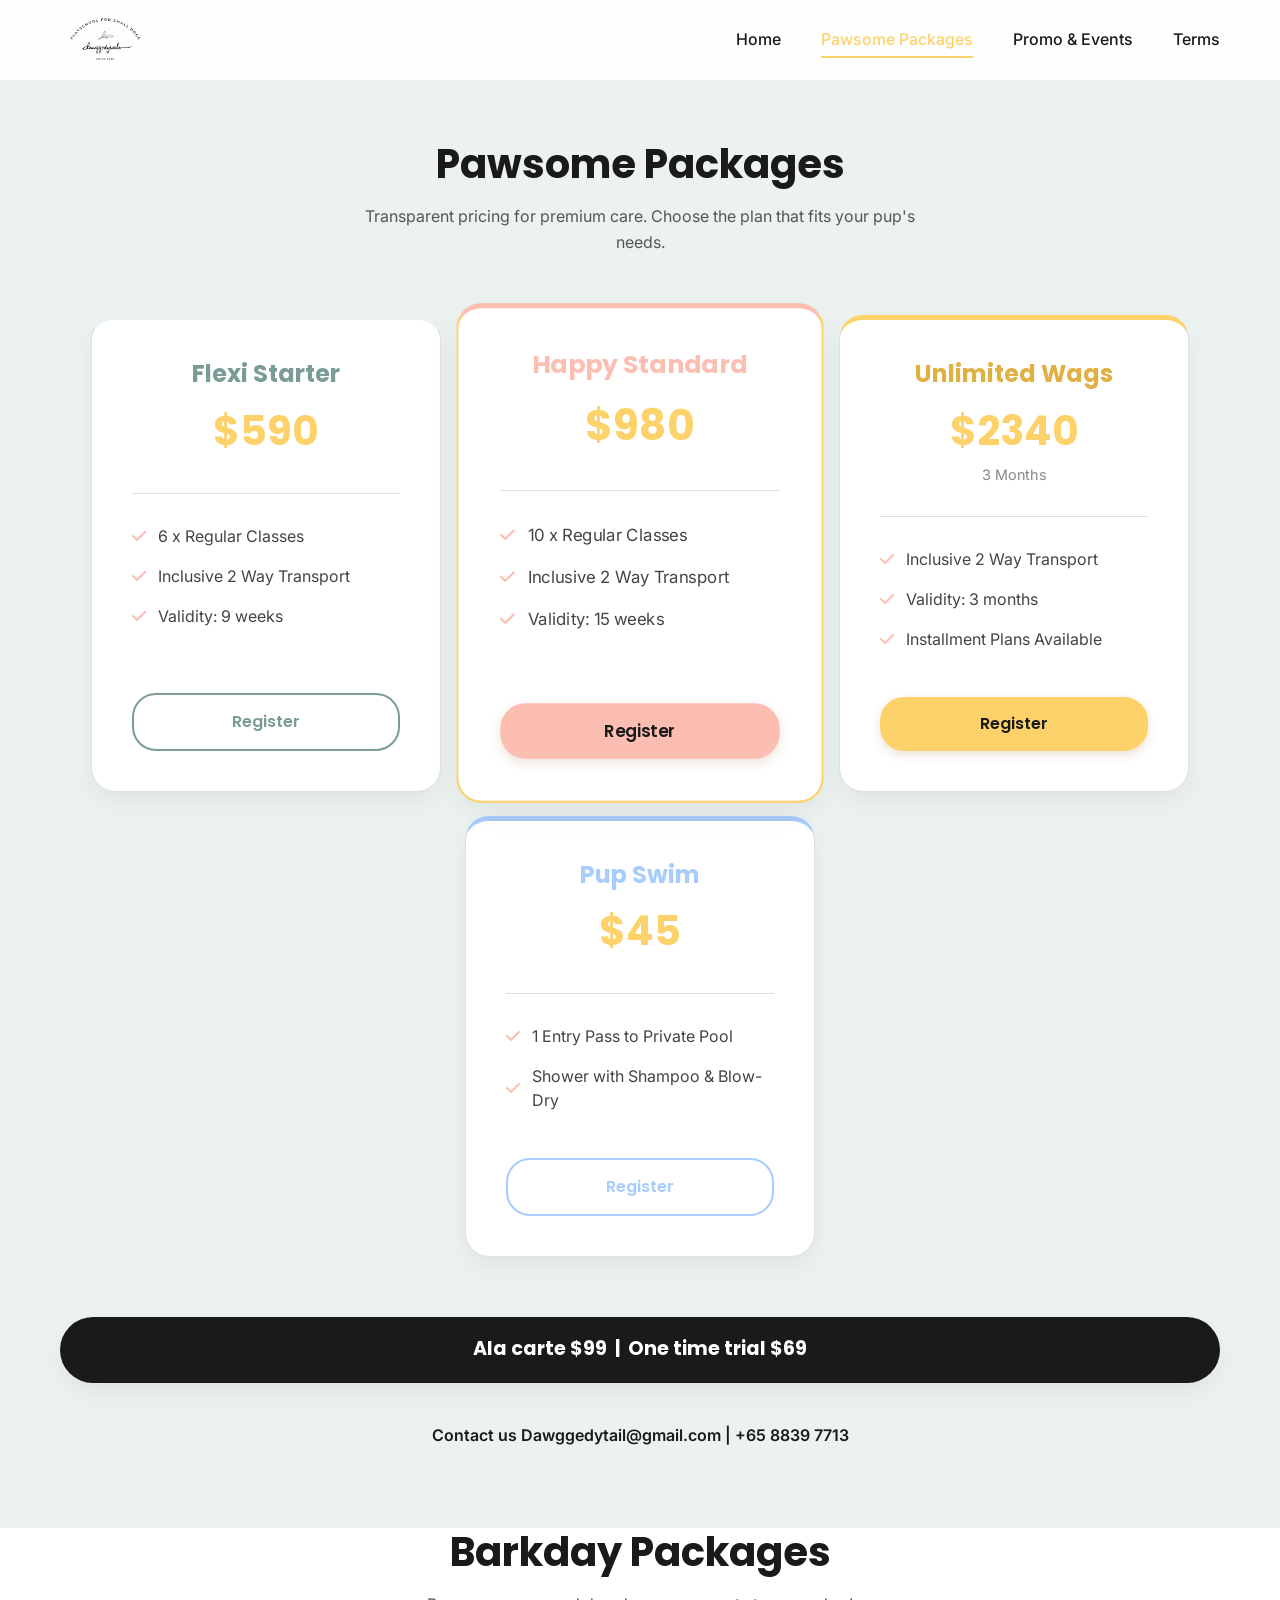
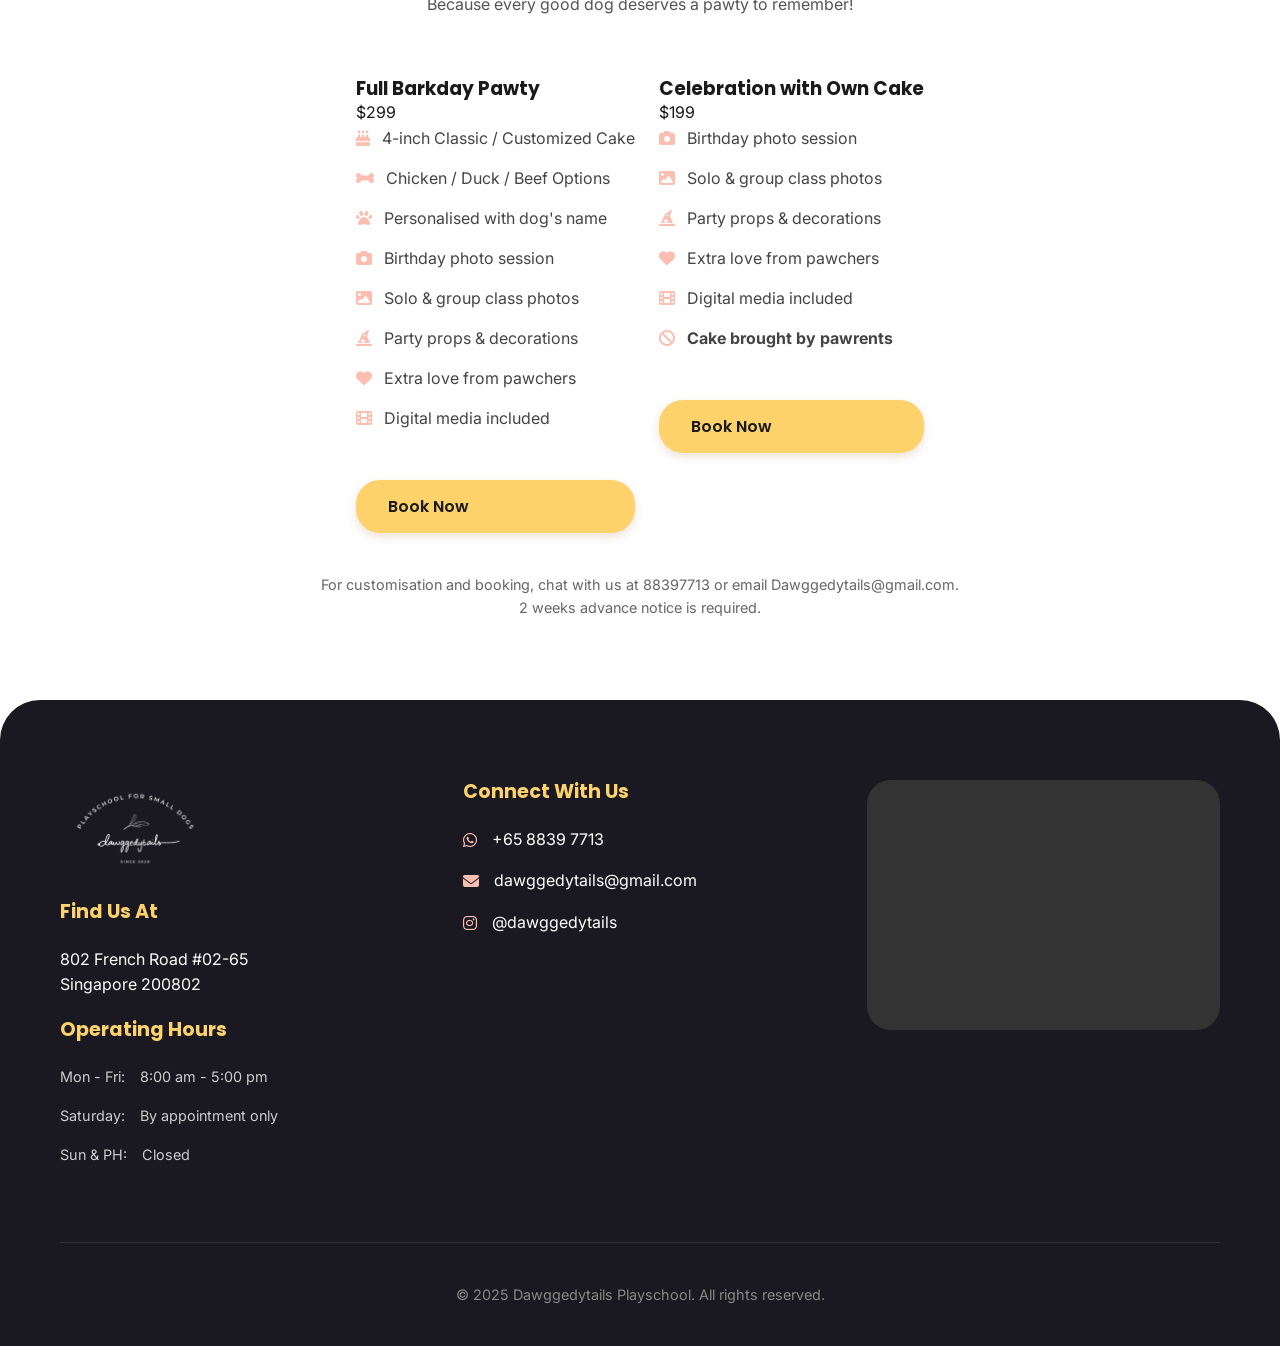
==== packages.html @ 44cb51a6 "Add files via upload" ====
<!DOCTYPE html>
<html lang="en">

<head>
    <meta charset="UTF-8">
    <meta name="viewport" content="width=device-width, initial-scale=1.0">
    <title>Pawsome Packages | Dawggedytails Playschool</title>

    <link rel="preconnect" href="https://fonts.googleapis.com">
    <link rel="preconnect" href="https://fonts.gstatic.com" crossorigin>
    <link
        href="https://fonts.googleapis.com/css2?family=Inter:wght@400;500;600&family=Poppins:wght@500;600;700;800&display=swap"
        rel="stylesheet">

    <link rel="stylesheet" href="https://cdnjs.cloudflare.com/ajax/libs/font-awesome/6.4.0/css/all.min.css">
    <link rel="stylesheet" href="style.css">
</head>

<body>

    <div class="blob blob-1"></div>
    <div class="blob blob-2"></div>

    <header id="header">
        <div class="container nav-container">
            <a href="index.html" class="logo">
                <img src="logo_final.png" alt="Dawggedytails" class="logo-img">
            </a>
            <div class="mobile-toggle" onclick="toggleMenu()">
                <i class="fa-solid fa-bars"></i>
            </div>
            <nav class="nav-links" id="navLinks">
                <a href="index.html">Home</a>
                <a href="packages.html" class="active">Pawsome Packages</a>
                <a href="events.html">Promo & Events</a>
                <a href="terms.html">Terms</a>
            </nav>
        </div>
    </header>

    <section id="pricing" class="pricing" style="padding-top: 140px; min-height: 80vh;">
        <div class="container">
            <div class="section-title">
                <h2>Pawsome Packages</h2>
                <p>Transparent pricing for premium care. Choose the plan that fits your pup's needs.</p>
            </div>

            <div class="pricing-grid">
                <!-- Flexi Starter - Sage/Teal -->
                <div class="price-card" style="border-top: 5px solid var(--surface-alt);">
                    <div class="price-header">
                        <h3 style="color: #7a9c95;">Flexi Starter</h3>
                        <div class="amount">$590</div>
                    </div>
                    <ul class="price-features">
                        <li><i class="fa-solid fa-check"></i> 6 x Regular Classes</li>
                        <li><i class="fa-solid fa-check"></i> Inclusive 2 Way Transport</li>
                        <li><i class="fa-solid fa-check"></i> Validity: 9 weeks</li>
                    </ul>
                    <a href="https://docs.google.com/forms/d/e/1FAIpQLScp-pVeAzXkGaDFm-UzCwP2VLTNYQ5_bpP1AES_TZLACNsBIw/viewform"
                        class="btn btn-outline"
                        style="width:100%; text-align:center; border-color: #7a9c95; color: #7a9c95;">Register</a>
                </div>

                <!-- Happy Standard - Pink -->
                <div class="price-card featured" style="border-top: 5px solid var(--accent);">
                    <div class="price-header">
                        <h3 style="color: var(--accent);">Happy Standard</h3>
                        <div class="amount">$980</div>
                    </div>
                    <ul class="price-features">
                        <li><i class="fa-solid fa-check"></i> 10 x Regular Classes</li>
                        <li><i class="fa-solid fa-check"></i> Inclusive 2 Way Transport</li>
                        <li><i class="fa-solid fa-check"></i> Validity: 15 weeks</li>
                    </ul>
                    <a href="https://docs.google.com/forms/d/e/1FAIpQLScp-pVeAzXkGaDFm-UzCwP2VLTNYQ5_bpP1AES_TZLACNsBIw/viewform"
                        class="btn" style="width:100%; text-align:center; background-color: var(--accent);">Register</a>
                </div>

                <!-- Unlimited Wags - Yellow -->
                <div class="price-card" style="border-top: 5px solid var(--primary);">
                    <div class="price-header">
                        <h3 style="color: #e0b045;">Unlimited Wags</h3>
                        <div class="amount">$2340</div>
                        <div class="period">3 Months</div>
                    </div>
                    <ul class="price-features">
                        <li><i class="fa-solid fa-check"></i> Inclusive 2 Way Transport</li>
                        <li><i class="fa-solid fa-check"></i> Validity: 3 months</li>
                        <li><i class="fa-solid fa-check"></i> Installment Plans Available</li>
                    </ul>
                    <a href="https://docs.google.com/forms/d/e/1FAIpQLScp-pVeAzXkGaDFm-UzCwP2VLTNYQ5_bpP1AES_TZLACNsBIw/viewform"
                        class="btn" style="width:100%; text-align:center;">Register</a>
                </div>

                <!-- Pup Swim - Blue -->
                <div class="price-card" style="border-top: 5px solid var(--highlight);">
                    <div class="price-header">
                        <h3 style="color: var(--highlight);">Pup Swim</h3>
                        <div class="amount">$45</div>
                    </div>
                    <ul class="price-features">
                        <li><i class="fa-solid fa-check"></i> 1 Entry Pass to Private Pool</li>
                        <li><i class="fa-solid fa-check"></i> Shower with Shampoo & Blow-Dry</li>
                    </ul>
                    <a href="https://docs.google.com/forms/d/e/1FAIpQLScp-pVeAzXkGaDFm-UzCwP2VLTNYQ5_bpP1AES_TZLACNsBIw/viewform"
                        class="btn btn-outline"
                        style="width:100%; text-align:center; border-color: var(--highlight); color: var(--highlight);">Register</a>
                </div>
            </div>

            <div class="ala-carte-container"
                style="background-color: #1a1a1a; color: white; padding: 20px; margin-top: 60px; border-radius: 50px; text-align: center;">
                <h3 style="color: white; font-size: 1.2rem; margin: 0; display: inline-block;">Ala carte $99
                    &nbsp;|&nbsp; One time trial $69</h3>
            </div>

            <div style="text-align: center; margin-top: 40px; font-weight: 600;">
                <p>Contact us Dawggedytail@gmail.com | +65 8839 7713</p>
            </div>
        </div>
    </section>

    <!-- Barkday Packages Section -->
    <section class="pricing-page" style="padding-top: 0; padding-bottom: 80px; background-color: #fff;">
        <div class="container">
            <div class="section-title">
                <h2>Barkday Packages</h2>
                <p>Because every good dog deserves a pawty to remember!</p>
            </div>

            <div class="pricing-grid" style="grid-template-columns: repeat(auto-fit, minmax(300px, 1fr));">
                <!-- Package 1 -->
                <div class="pricing-card">
                    <h3>Full Barkday Pawty</h3>
                    <div class="price">$299</div>
                    <ul class="price-features">
                        <li><i class="fa-solid fa-cake-candles"></i> 4-inch Classic / Customized Cake</li>
                        <li><i class="fa-solid fa-bone"></i> Chicken / Duck / Beef Options</li>
                        <li><i class="fa-solid fa-paw"></i> Personalised with dog's name</li>
                        <li><i class="fa-solid fa-camera"></i> Birthday photo session</li>
                        <li><i class="fa-solid fa-image"></i> Solo & group class photos</li>
                        <li><i class="fa-solid fa-hat-wizard"></i> Party props & decorations</li>
                        <li><i class="fa-solid fa-heart"></i> Extra love from pawchers</li>
                        <li><i class="fa-solid fa-film"></i> Digital media included</li>
                    </ul>
                    <a href="https://wa.me/6588397713" class="btn">Book Now</a>
                </div>

                <!-- Package 2 -->
                <div class="pricing-card">
                    <h3>Celebration with Own Cake</h3>
                    <div class="price">$199</div>
                    <ul class="price-features">
                        <li><i class="fa-solid fa-camera"></i> Birthday photo session</li>
                        <li><i class="fa-solid fa-image"></i> Solo & group class photos</li>
                        <li><i class="fa-solid fa-hat-wizard"></i> Party props & decorations</li>
                        <li><i class="fa-solid fa-heart"></i> Extra love from pawchers</li>
                        <li><i class="fa-solid fa-film"></i> Digital media included</li>
                        <li><i class="fa-solid fa-ban"></i> <strong>Cake brought by pawrents</strong></li>
                    </ul>
                    <a href="https://wa.me/6588397713" class="btn">Book Now</a>
                </div>
            </div>

            <p style="text-align:center; margin-top: 40px; color: #666; font-size: 0.9rem;">
                For customisation and booking, chat with us at 88397713 or email Dawggedytails@gmail.com.<br>
                2 weeks advance notice is required.
            </p>
        </div>
    </section>

    <footer id="contact" class="footer-section" style="width: 100%; margin: 0; max-width: 100vw;">
        <div class="container">
            <div class="footer-grid">
                <div class="footer-col">
                    <img src="logo_final.png" alt="Dawggedytails Logo" class="logo-img"
                        style="margin-bottom: 20px; width: 150px; height: auto;">
                    <h4>Find Us At</h4>
                    <p style="margin-bottom:20px;">802 French Road #02-65<br>Singapore 200802</p>

                    <h4>Operating Hours</h4>
                    <ul class="contact-list" style="font-size:0.9rem; color:#ccc;">
                        <li><span>Mon - Fri:</span> 8:00 am - 5:00 pm</li>
                        <li><span>Saturday:</span> By appointment only</li>
                        <li><span>Sun & PH:</span> Closed</li>
                    </ul>
                </div>

                <div class="footer-col">
                    <h4>Connect With Us</h4>
                    <ul class="contact-list">
                        <li>
                            <i class="fa-brands fa-whatsapp"></i>
                            <a href="https://wa.me/6588397713">+65 8839 7713</a>
                        </li>
                        <li>
                            <i class="fa-solid fa-envelope"></i>
                            <a href="mailto:dawggedytails@gmail.com">dawggedytails@gmail.com</a>
                        </li>
                        <li>
                            <i class="fa-brands fa-instagram"></i>
                            <a href="#">@dawggedytails</a>
                        </li>
                    </ul>
                </div>

                <div class="footer-col">
                    <iframe
                        src="https://www.google.com/maps/embed?pb=!1m18!1m12!1m3!1d3988.790587823547!2d103.8596!3d1.3094!2m3!1f0!2f0!3f0!3m2!1i1024!2i768!4f13.1!3m3!1m2!1s0x31da19b139e73b0d%3A0x8888888888888888!2s802%20French%20Rd%2C%20Singapore%20200802!5e0!3m2!1sen!2ssg!4v1625638471234!5m2!1sen!2ssg"
                        class="map-frame" allowfullscreen="" loading="lazy">
                    </iframe>
                </div>
            </div>

            <div class="copyright">
                © 2025 Dawggedytails Playschool. All rights reserved.
            </div>
        </div>
    </footer>

    <script>
        // 1. Mobile Menu Toggle
        function toggleMenu() {
            const nav = document.getElementById('navLinks');
            nav.classList.toggle('active');
        }

        // 2. Sticky Header Shadow on Scroll
        window.addEventListener('scroll', function () {
            const header = document.getElementById('header');
            if (window.scrollY > 50) {
                header.classList.add('scrolled');
            } else {
                header.classList.remove('scrolled');
            }
        });
    </script>
</body>

</html>
---- style.css ----
/* =========================================
   1. CSS VARIABLES (FROM BRAND DNA)
   ========================================= */
:root {
    /* Colors */
    --primary: #fdd26b;
    /* Warm Yellow */
    --accent: #fdbeb2;
    /* Soft Pink */
    --background: #ffffff;
    /* White Background */
    --surface: #f9f9f9;
    /* Very Light Grey for sections */
    --surface-alt: #ebf2f0;
    /* Subtle Sage Tint for special sections */
    --surface-white: #ffffff;
    --text-main: #1a1a1a;
    /* Near Black for better contrast */
    --text-muted: #4a4a4a;
    /* Darker Grey for secondary text */
    --border: #e0e0e0;
    --focus-ring: #dcc8b5;
    --highlight: #a8ccfc;
    /* Light Blue */

    /* UI Tokens */
    --radius: 24px;
    --shadow: 0 10px 30px -5px rgba(0, 0, 0, 0.08);
    /* Softer but more defined shadow */
    --glass: blur(12px);
    --transition: transform 0.3s ease, box-shadow 0.3s ease, background-color 0.3s ease, color 0.3s ease;

    /* Spacing */
    --container-width: 1200px;
    --section-padding: 80px 20px;
}

/* =========================================
   2. RESET & BASE STYLES
   ========================================= */
* {
    margin: 0;
    padding: 0;
    box-sizing: border-box;
}

html,
body {
    width: 100%;
    overflow-x: hidden;
}

body {
    font-family: 'Inter', sans-serif;
    background-color: var(--background);
    color: var(--text-main);
    line-height: 1.6;
    animation: fadeIn 0.5s ease-out;
    min-height: 100vh;
    display: flex;
    flex-direction: column;
}

@keyframes fadeIn {
    from {
        opacity: 0;
    }

    to {
        opacity: 1;
    }
}

h1,
h2,
h3,
h4,
h5,
h6 {
    font-family: 'Poppins', sans-serif;
    color: var(--text-main);
    line-height: 1.2;
}

a {
    text-decoration: none;
    color: inherit;
}

ul {
    list-style: none;
}

img {
    max-width: 100%;
    display: block;
    border-radius: var(--radius);
}

/* =========================================
   3. UTILITY COMPONENTS
   ========================================= */
.container {
    max-width: var(--container-width);
    margin: 0 auto;
    padding: 0 20px;
}

.btn {
    display: inline-block;
    padding: 14px 32px;
    background-color: var(--primary);
    color: var(--text-main);
    font-family: 'Poppins', sans-serif;
    font-weight: 600;
    border-radius: var(--radius);
    transition: var(--transition);
    border: none;
    cursor: pointer;
    box-shadow: 0 4px 10px rgba(199, 160, 122, 0.3);
}

.btn:hover {
    background-color: var(--accent);
    transform: translateY(-2px);
    box-shadow: 0 8px 15px rgba(0, 0, 0, 0.1);
}

.btn-outline {
    background-color: transparent;
    border: 2px solid var(--primary);
    color: var(--text-main);
    box-shadow: none;
}

.btn-outline:hover {
    background-color: var(--primary);
    color: white;
}

.section-title {
    text-align: center;
    margin-bottom: 60px;
}

.section-title h2 {
    font-size: 2.5rem;
    margin-bottom: 16px;
}

.section-title p {
    color: #555;
    max-width: 600px;
    margin: 0 auto;
}

.badge {
    background-color: var(--accent);
    color: white;
    padding: 6px 16px;
    border-radius: 50px;
    font-size: 0.85rem;
    font-weight: 600;
    text-transform: uppercase;
    letter-spacing: 0.5px;
    display: inline-block;
    margin-bottom: 16px;
}

/* =========================================
   4. HEADER & NAV
   ========================================= */
header {
    position: fixed;
    top: 0;
    left: 0;
    width: 100%;
    z-index: 1000;
    background: rgba(255, 255, 255, 0.9);
    /* White header */
    backdrop-filter: var(--glass);
    -webkit-backdrop-filter: var(--glass);
    border-bottom: 1px solid rgba(0, 0, 0, 0.05);
    transition: var(--transition);
}

header.scrolled {
    background: rgba(255, 255, 255, 0.98);
    box-shadow: 0 5px 20px rgba(0, 0, 0, 0.05);
}

.nav-container {
    display: flex;
    justify-content: space-between;
    align-items: center;
    height: 80px;
}

.logo {
    display: flex;
    align-items: center;
    padding: 5px 0;
}

.logo-img {
    height: 60px;
    width: auto;
    border-radius: 0;
    filter: invert(1);
    /* Turn white logo to black */
}

.nav-links {
    display: flex;
    gap: 40px;
}

.nav-links a {
    font-weight: 500;
    font-size: 1rem;
    position: relative;
    color: var(--text-main);
    /* Dark text for white header */
    transition: color 0.3s ease;
}

.nav-links a::after {
    content: '';
    position: absolute;
    bottom: -5px;
    left: 0;
    width: 0;
    height: 2px;
    background-color: var(--primary);
    transition: width 0.3s ease;
}

.nav-links a:hover,
.nav-links a.active {
    color: var(--primary);
}

.nav-links a:hover::after,
.nav-links a.active::after {
    width: 100%;
}

.mobile-toggle {
    display: none;
    font-size: 1.5rem;
    cursor: pointer;
    color: var(--text-main);
    /* Dark color for toggle */
}

/* =========================================
   5. HERO SECTION
   ========================================= */
.hero {
    padding: 160px 0 100px;
    min-height: 90vh;
    display: flex;
    align-items: center;
    position: relative;
    overflow: hidden;
}

.hero-grid {
    display: grid;
    grid-template-columns: 1fr 1fr;
    gap: 60px;
    align-items: center;
}

.hero-content h1 {
    font-size: 3.5rem;
    margin-bottom: 24px;
    color: var(--text-main);
}

.hero-content p {
    font-size: 1.125rem;
    color: #444;
    margin-bottom: 32px;
    max-width: 90%;
}

/* Updated Button Group for Alignment */
.hero-btn-group {
    display: flex;
    gap: 15px;
    flex-wrap: wrap;
    justify-content: flex-start;
    /* Left align on desktop */
}

.hero-stats {
    display: flex;
    gap: 30px;
    margin-top: 40px;
    padding-top: 30px;
    border-top: 1px solid var(--border);
}

.stat-item h4 {
    font-size: 2rem;
    color: var(--primary);
    margin-bottom: 4px;
}

.stat-item span {
    font-size: 0.9rem;
    font-weight: 500;
    color: #666;
}

.hero-image {
    position: relative;
}

.hero-image img {
    width: 100%;
    height: auto;
    box-shadow: var(--shadow);
    transform: rotate(2deg);
    transition: var(--transition);
}

.hero-image:hover img {
    transform: rotate(0deg);
}

/* Floating decorative elements */
.blob {
    position: absolute;
    z-index: -1;
    filter: blur(60px);
    /* Reduced blur for performance */
    opacity: 0.6;
    will-change: transform;
    /* Hint for performance */
    transform: translate3d(0, 0, 0);
    /* Force hardware accel */
}

.blob-1 {
    top: -10%;
    right: -10%;
    width: 500px;
    height: 500px;
    background: var(--highlight);
    border-radius: 50%;
}

.blob-2 {
    bottom: 10%;
    left: -5%;
    width: 400px;
    height: 400px;
    background: var(--accent);
    border-radius: 50%;
}

/* =========================================
   6. USP SECTION (Why Choose Us)
   ========================================= */
.usp-section {
    padding: var(--section-padding);
}

.usp-grid {
    display: grid;
    grid-template-columns: repeat(3, 1fr);
    gap: 30px;
}

.usp-card {
    background: var(--surface-white);
    padding: 40px 30px;
    border-radius: var(--radius);
    box-shadow: var(--shadow);
    text-align: center;
    transition: var(--transition);
    border: 1px solid var(--border);
}

.usp-card:hover {
    transform: translateY(-10px);
}

.usp-icon {
    width: 80px;
    height: 80px;
    background: rgba(199, 160, 122, 0.15);
    border-radius: 50%;
    display: flex;
    align-items: center;
    justify-content: center;
    margin: 0 auto 24px;
    color: var(--primary);
    font-size: 2rem;
}

.usp-card h3 {
    font-size: 1.25rem;
    margin-bottom: 12px;
}

.usp-card p {
    font-size: 0.95rem;
    color: #666;
}

/* =========================================
   7. SERVICES (Programme)
   ========================================= */
.services {
    background-color: var(--surface);
    padding: var(--section-padding);
}

.service-grid {
    display: grid;
    grid-template-columns: repeat(auto-fit, minmax(300px, 1fr));
    gap: 24px;
}

.service-item {
    background: var(--background);
    padding: 30px;
    border-radius: var(--radius);
    display: flex;
    align-items: flex-start;
    gap: 20px;
    transition: var(--transition);
}

.service-item:hover {
    background: white;
    box-shadow: var(--shadow);
}

.s-icon {
    min-width: 50px;
    height: 50px;
    background: var(--accent);
    color: white;
    border-radius: 16px;
    display: flex;
    align-items: center;
    justify-content: center;
    font-size: 1.2rem;
}

/* =========================================
   8. PACKAGES & PRICING
   ========================================= */
.pricing {
    padding: var(--section-padding);
    background-color: var(--surface-alt);
}

.pricing-grid {
    display: flex;
    flex-wrap: wrap;
    justify-content: center;
    gap: 24px;
}

.price-card {
    background: var(--surface-white);
    border-radius: var(--radius);
    padding: 40px;
    width: 350px;
    box-shadow: var(--shadow);
    position: relative;
    display: flex;
    flex-direction: column;
    border: 1px solid var(--border);
    transition: var(--transition);
}

.price-card.featured {
    border: 2px solid var(--primary);
    transform: scale(1.05);
    z-index: 2;
}

.price-card.featured:hover {
    transform: scale(1.08);
}

.popular-tag {
    position: absolute;
    top: -15px;
    left: 50%;
    transform: translateX(-50%);
    background: var(--text-main);
    color: white;
    padding: 6px 16px;
    border-radius: 20px;
    font-size: 0.8rem;
    font-weight: 700;
}

.price-header {
    text-align: center;
    margin-bottom: 30px;
    padding-bottom: 30px;
    border-bottom: 1px solid var(--border);
}

.price-header h3 {
    font-size: 1.5rem;
    margin-bottom: 10px;
}

.amount {
    font-size: 2.5rem;
    font-weight: 700;
    color: var(--primary);
    font-family: 'Poppins', sans-serif;
}

.period {
    font-size: 0.9rem;
    color: #888;
}

.price-features {
    margin-bottom: 30px;
    flex-grow: 1;
}

.price-features li {
    margin-bottom: 16px;
    /* Increased spacing */
    display: flex;
    align-items: center;
    gap: 12px;
    font-size: 1rem;
    color: #444;
    line-height: 1.5;
}

.pricing-card .btn {
    margin-top: 20px;
    /* Add space between text and button */
    display: inline-block;
    width: 100%;
}

.price-features li i {
    color: var(--accent);
}

.ala-carte-container {
    width: 100%;
    margin-top: 60px;
    background: white;
    border-radius: var(--radius);
    padding: 40px;
    box-shadow: var(--shadow);
}

.ala-grid {
    display: grid;
    grid-template-columns: repeat(auto-fit, minmax(200px, 1fr));
    gap: 20px;
    text-align: center;
}

.ala-item {
    padding: 20px;
    border: 1px solid var(--border);
    border-radius: 16px;
}

.ala-item h4 {
    font-size: 1.1rem;
    margin-bottom: 5px;
}

.ala-item span {
    color: var(--primary);
    font-weight: 700;
    font-size: 1.2rem;
}

/* =========================================
   9. EVENTS TEASER
   ========================================= */
.events {
    padding: var(--section-padding);
    background: var(--background);
    text-align: center;
}

.event-tags {
    display: flex;
    justify-content: center;
    gap: 15px;
    flex-wrap: wrap;
    margin-bottom: 40px;
}

.event-tag {
    background: white;
    padding: 10px 20px;
    border-radius: 50px;
    box-shadow: 0 4px 6px rgba(0, 0, 0, 0.05);
    font-weight: 600;
}

/* =========================================
   10. FAQ SECTION (NEW)
   ========================================= */
.faq-section {
    padding: var(--section-padding);
    background: var(--surface);
}

.faq-container {
    max-width: 800px;
    margin: 0 auto;
}

.faq-item {
    border-bottom: 1px solid var(--border);
    padding: 24px 0;
    transition: var(--transition);
}

.faq-item:first-child {
    border-top: 1px solid var(--border);
}

.faq-question {
    font-family: 'Poppins', sans-serif;
    font-weight: 600;
    font-size: 1.1rem;
    cursor: pointer;
    display: flex;
    justify-content: space-between;
    align-items: center;
    color: var(--text-main);
}

.faq-question i {
    color: var(--accent);
    transition: transform 0.3s ease;
}

.faq-item.active .faq-question i {
    transform: rotate(180deg);
}

.faq-answer {
    max-height: 0;
    overflow: hidden;
    transition: max-height 0.3s ease-out;
    color: #555;
    font-size: 0.95rem;
    line-height: 1.6;
}

.faq-item.active .faq-answer {
    max-height: 200px;
    /* Approximate max height */
    padding-top: 16px;
}

/* =========================================
   11. CONTACT FORM SECTION (NEW)
   ========================================= */
.contact-form-section {
    padding: var(--section-padding);
    background: var(--surface-alt);
}

.form-card {
    background: white;
    padding: 50px;
    border-radius: var(--radius);
    box-shadow: var(--shadow);
    max-width: 700px;
    margin: 0 auto;
}

.form-grid {
    display: grid;
    grid-template-columns: 1fr 1fr;
    gap: 20px;
}

.form-group {
    margin-bottom: 20px;
}

.form-group.full-width {
    grid-column: span 2;
}

.form-label {
    display: block;
    margin-bottom: 8px;
    font-weight: 500;
    font-size: 0.9rem;
    color: var(--text-main);
}

.form-input,
.form-textarea {
    width: 100%;
    padding: 14px 20px;
    border: 1px solid var(--border);
    border-radius: 12px;
    /* Slightly tighter radius for inputs */
    font-family: 'Inter', sans-serif;
    font-size: 0.95rem;
    transition: var(--transition);
    background: #fafafa;
}

.form-input:focus,
.form-textarea:focus {
    outline: none;
    border-color: var(--primary);
    box-shadow: 0 0 0 4px rgba(199, 160, 122, 0.15);
    background: white;
}

.form-textarea {
    resize: vertical;
    min-height: 120px;
}

/* =========================================
   12. FOOTER
   ========================================= */
.footer-section {
    background: #1a1921;
    color: white;
    padding: 80px 0 40px;
    border-top-left-radius: 40px;
    border-top-right-radius: 40px;
    margin-top: 0;
    /* Reset since it follows contact */
}

.footer-section .logo-img {
    filter: none;
    margin-bottom: 20px;
    width: 150px;
    height: auto;
}

.footer-grid {
    display: grid;
    grid-template-columns: 1fr 1fr 1fr;
    gap: 50px;
    margin-bottom: 60px;
}

.footer-col h4 {
    color: var(--primary);
    font-size: 1.2rem;
    margin-bottom: 24px;
}

.contact-list li {
    margin-bottom: 16px;
    display: flex;
    align-items: flex-start;
    gap: 15px;
}

.contact-list i {
    color: var(--accent);
    margin-top: 5px;
}

.map-frame {
    width: 100%;
    height: 250px;
    background: #333;
    border-radius: var(--radius);
    overflow: hidden;
    border: 0;
}

.copyright {
    text-align: center;
    padding-top: 40px;
    border-top: 1px solid rgba(255, 255, 255, 0.1);
    font-size: 0.9rem;
    color: #888;
}

/* =========================================
   13. RESPONSIVE MEDIA QUERIES
   ========================================= */
@media (max-width: 992px) {
    .hero-grid {
        grid-template-columns: 1fr;
        text-align: center;
    }

    .hero-content p {
        margin-left: auto;
        margin-right: auto;
    }

    /* Center align buttons on mobile */
    .hero-btn-group {
        justify-content: center;
    }

    .hero-stats {
        justify-content: center;
    }

    .hero-image {
        margin-top: 40px;
    }

    .usp-grid {
        grid-template-columns: 1fr;
    }

    .footer-grid {
        grid-template-columns: 1fr;
    }
}

@media (max-width: 768px) {
    .nav-links {
        display: none;
        position: absolute;
        top: 80px;
        left: 0;
        width: 100%;
        background: white;
        /* White mobile menu */
        flex-direction: column;
        padding: 20px;
        box-shadow: 0 10px 20px rgba(0, 0, 0, 0.1);
    }

    .nav-links.active {
        display: flex;
    }

    .mobile-toggle {
        display: block;
    }

    /* Performance: Hide decorative blobs on mobile */
    .blob {
        display: none;
    }

    /* Performance: Reduce glass effect on mobile header */
    header {
        backdrop-filter: none;
        -webkit-backdrop-filter: none;
        background: rgba(255, 255, 255, 0.95);
    }
}
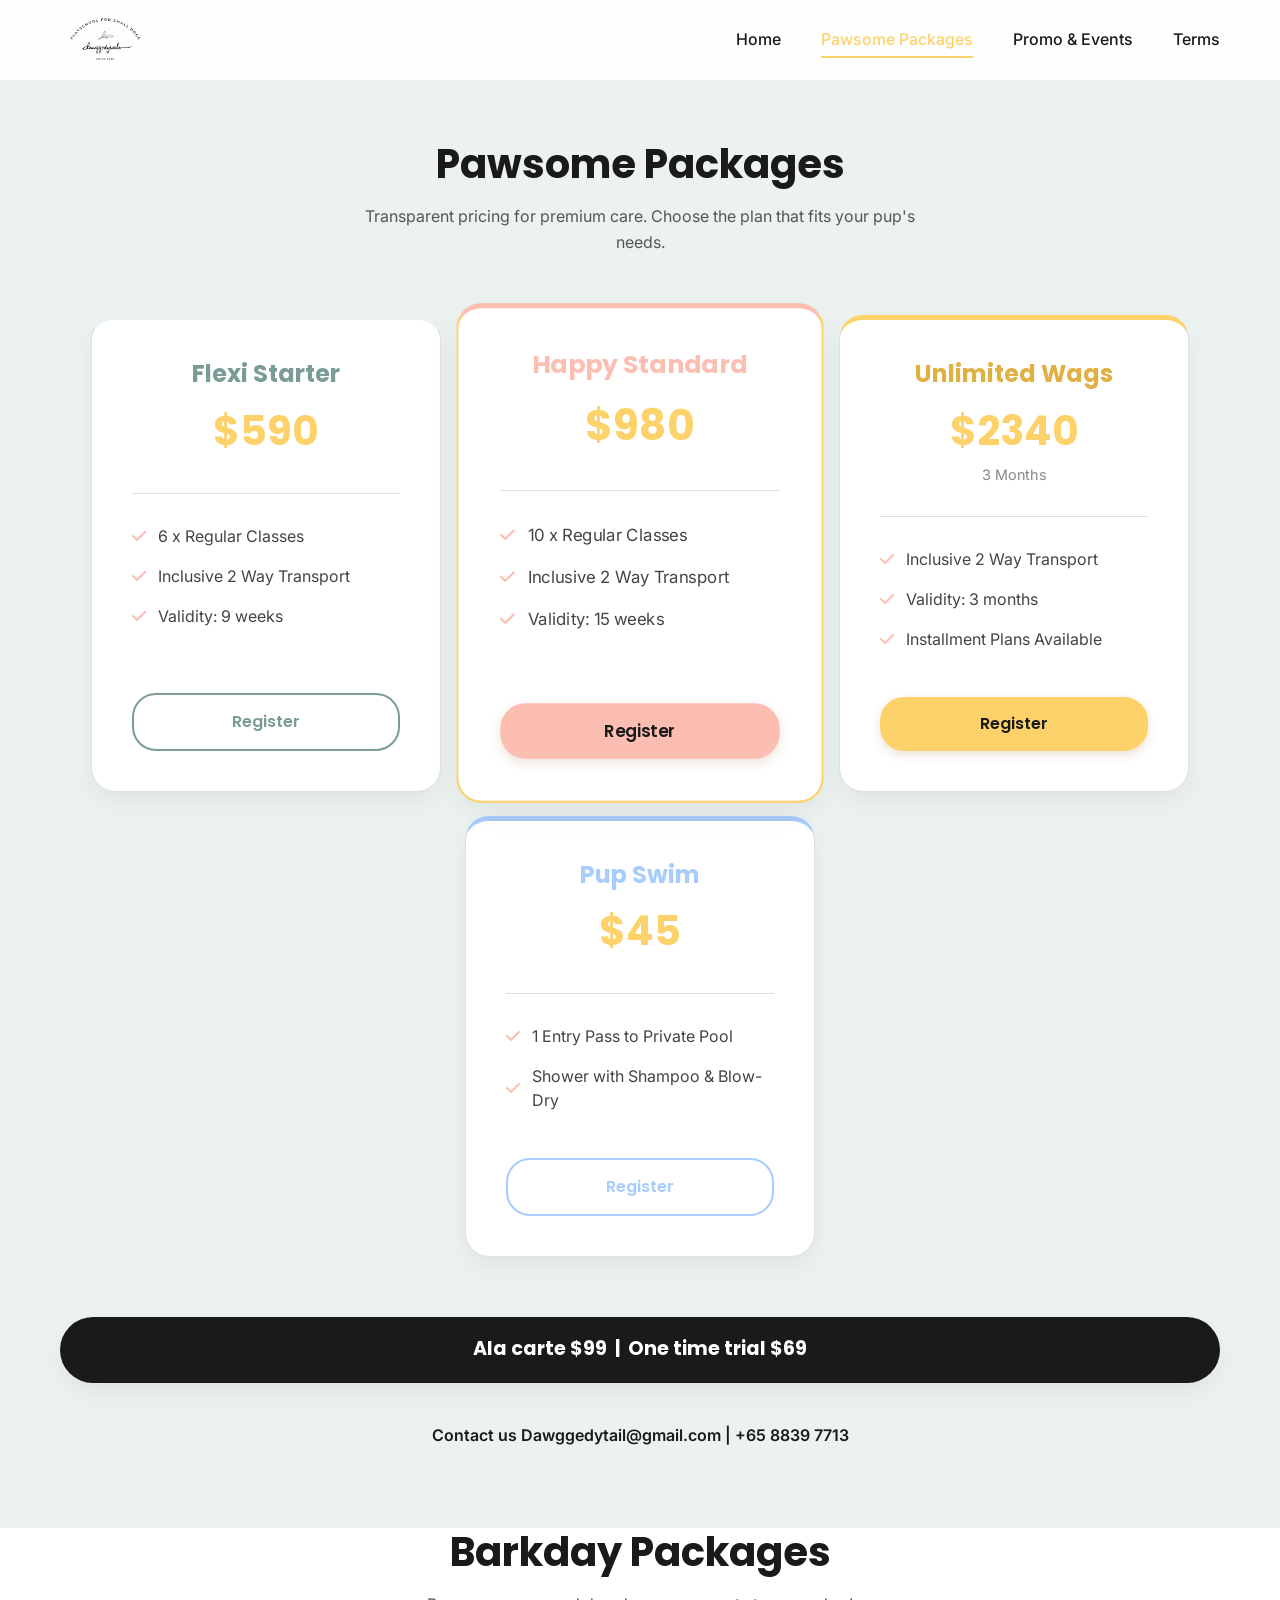
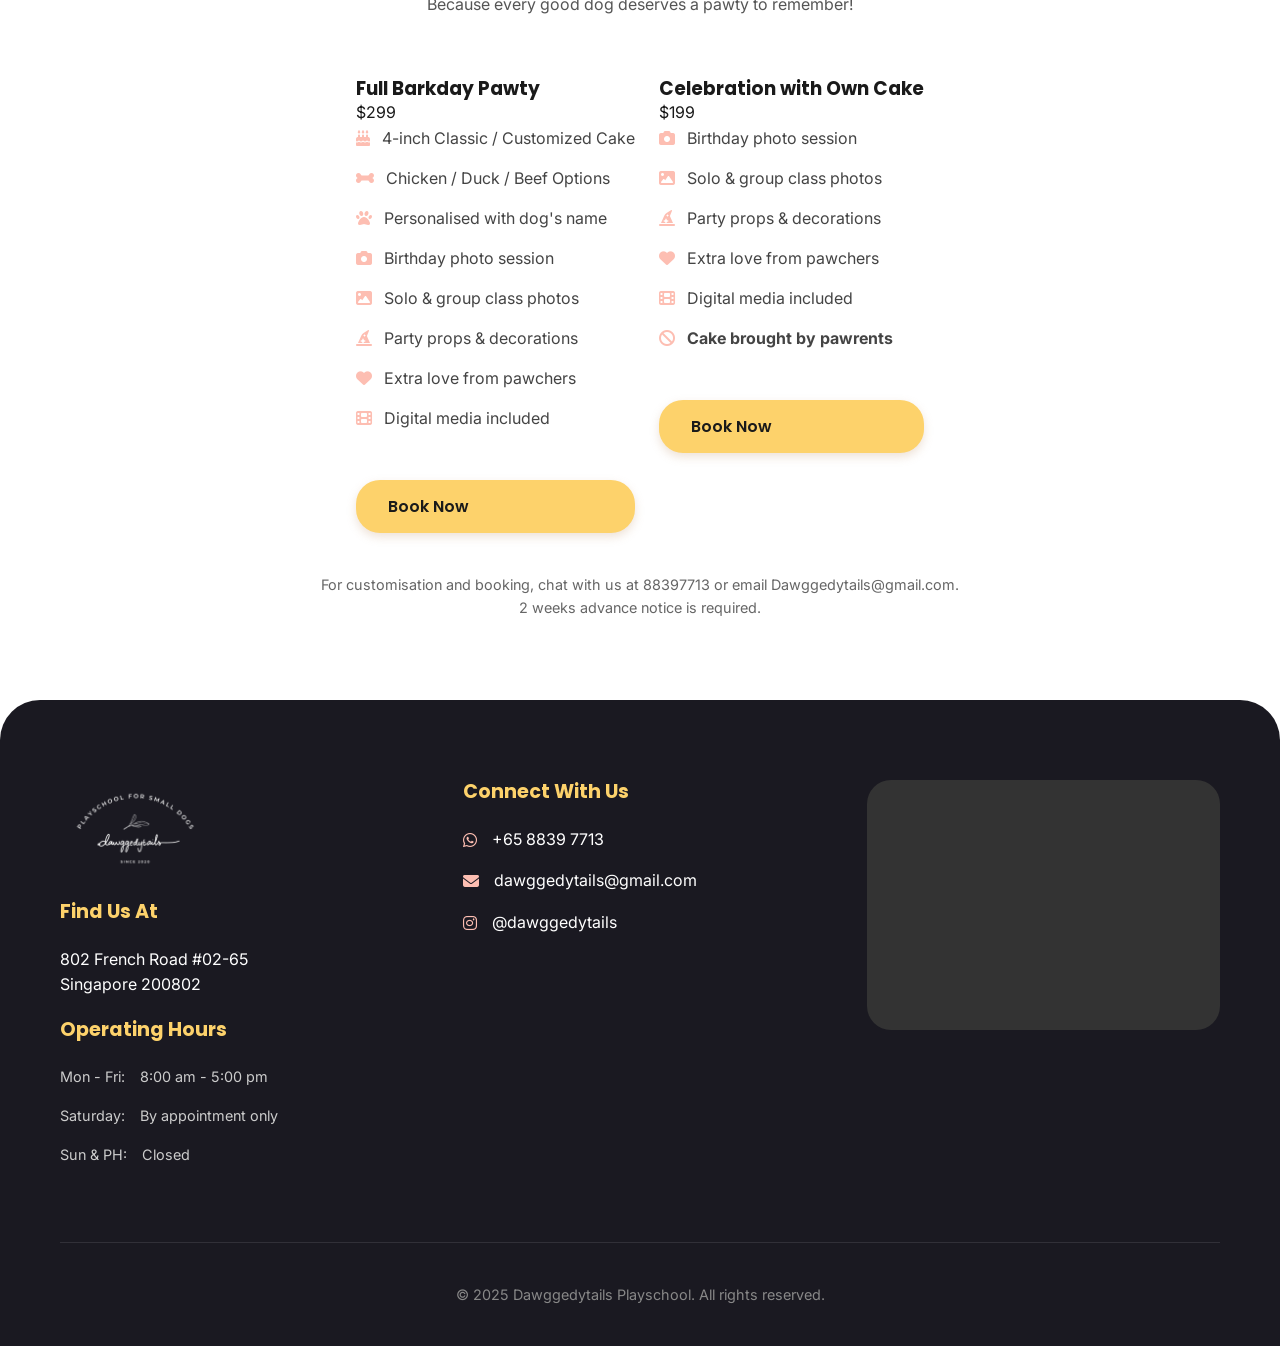
==== commit 5dd9479a: "Update packages.html" ====
--- a/packages.html
+++ b/packages.html
@@ -238,4 +238,4 @@
     </script>
 </body>
 
-</html>+</html>
--- a/style.css
+++ b/style.css
@@ -749,7 +749,7 @@
 }
 
 .footer-section .logo-img {
-    filter: none;
+    filter: brightness(0) invert(1);
     margin-bottom: 20px;
     width: 150px;
     height: auto;
@@ -866,4 +866,4 @@
         -webkit-backdrop-filter: none;
         background: rgba(255, 255, 255, 0.95);
     }
-}+}
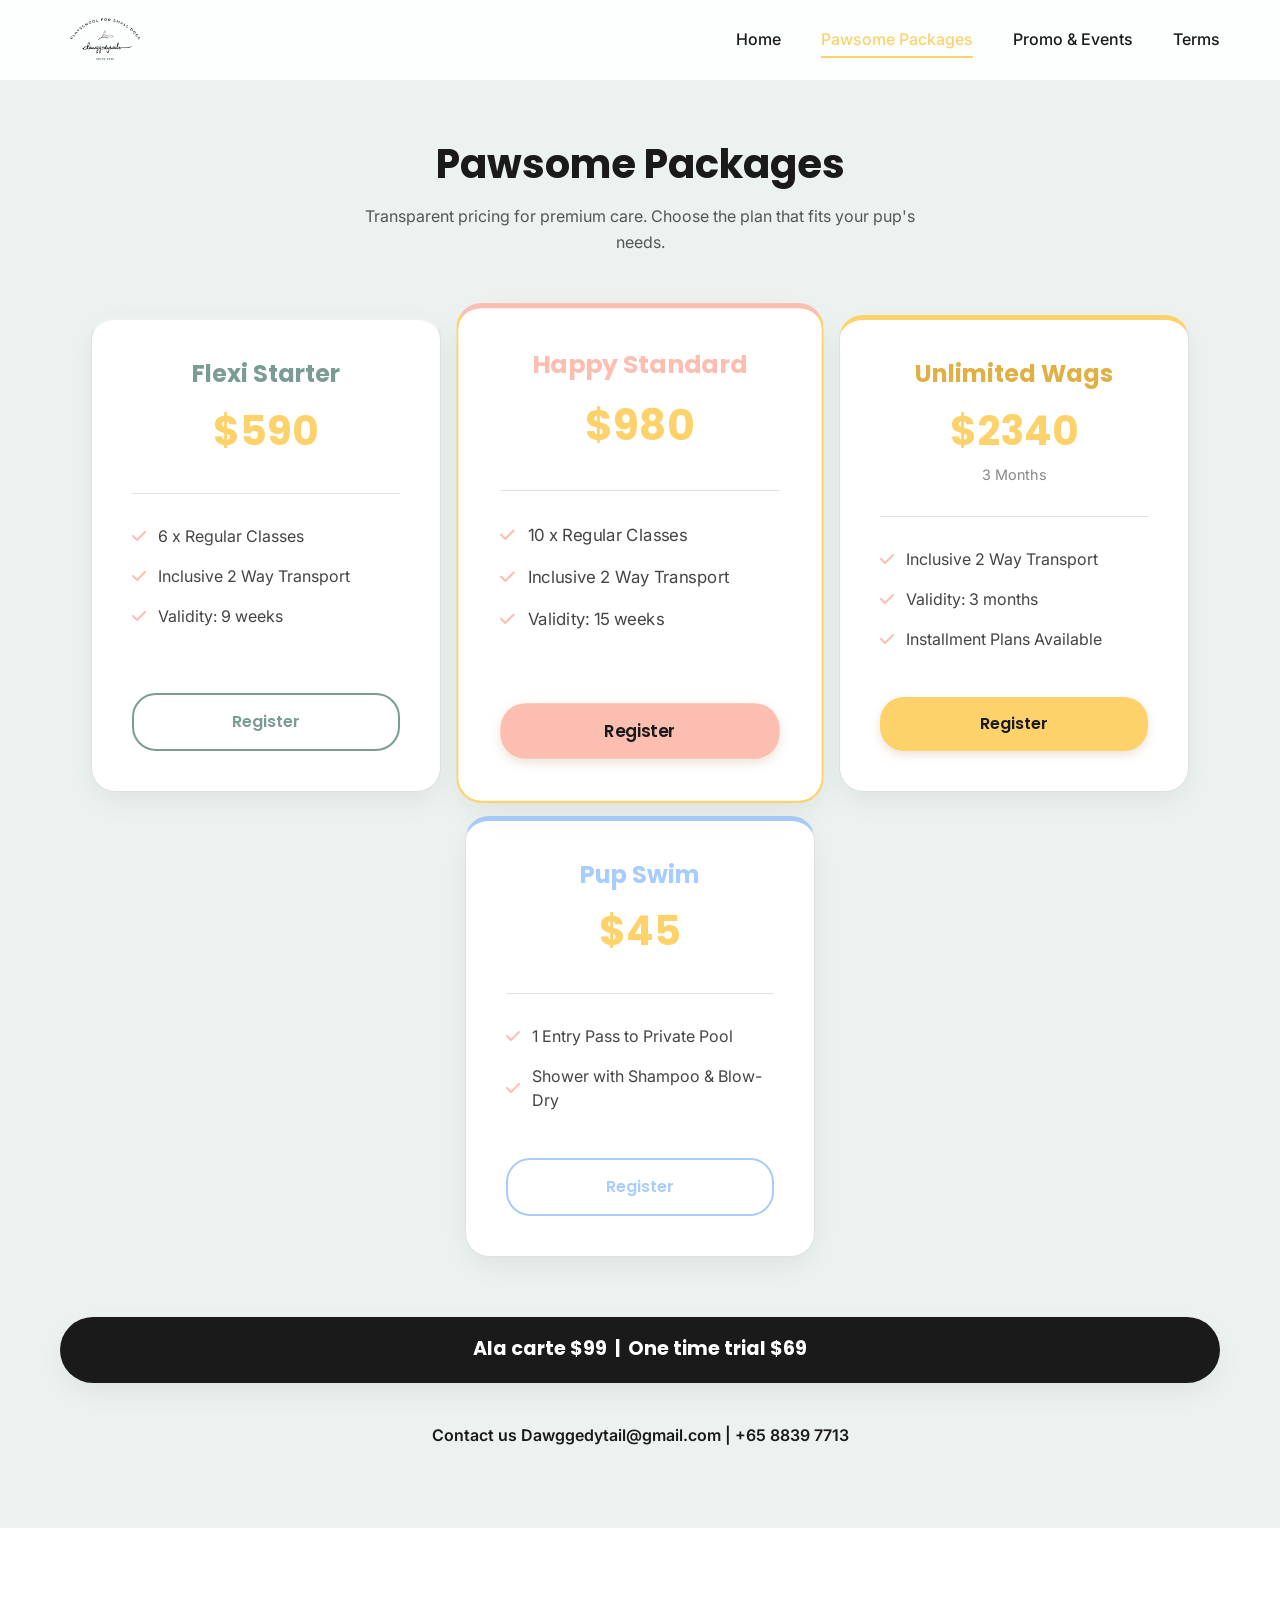
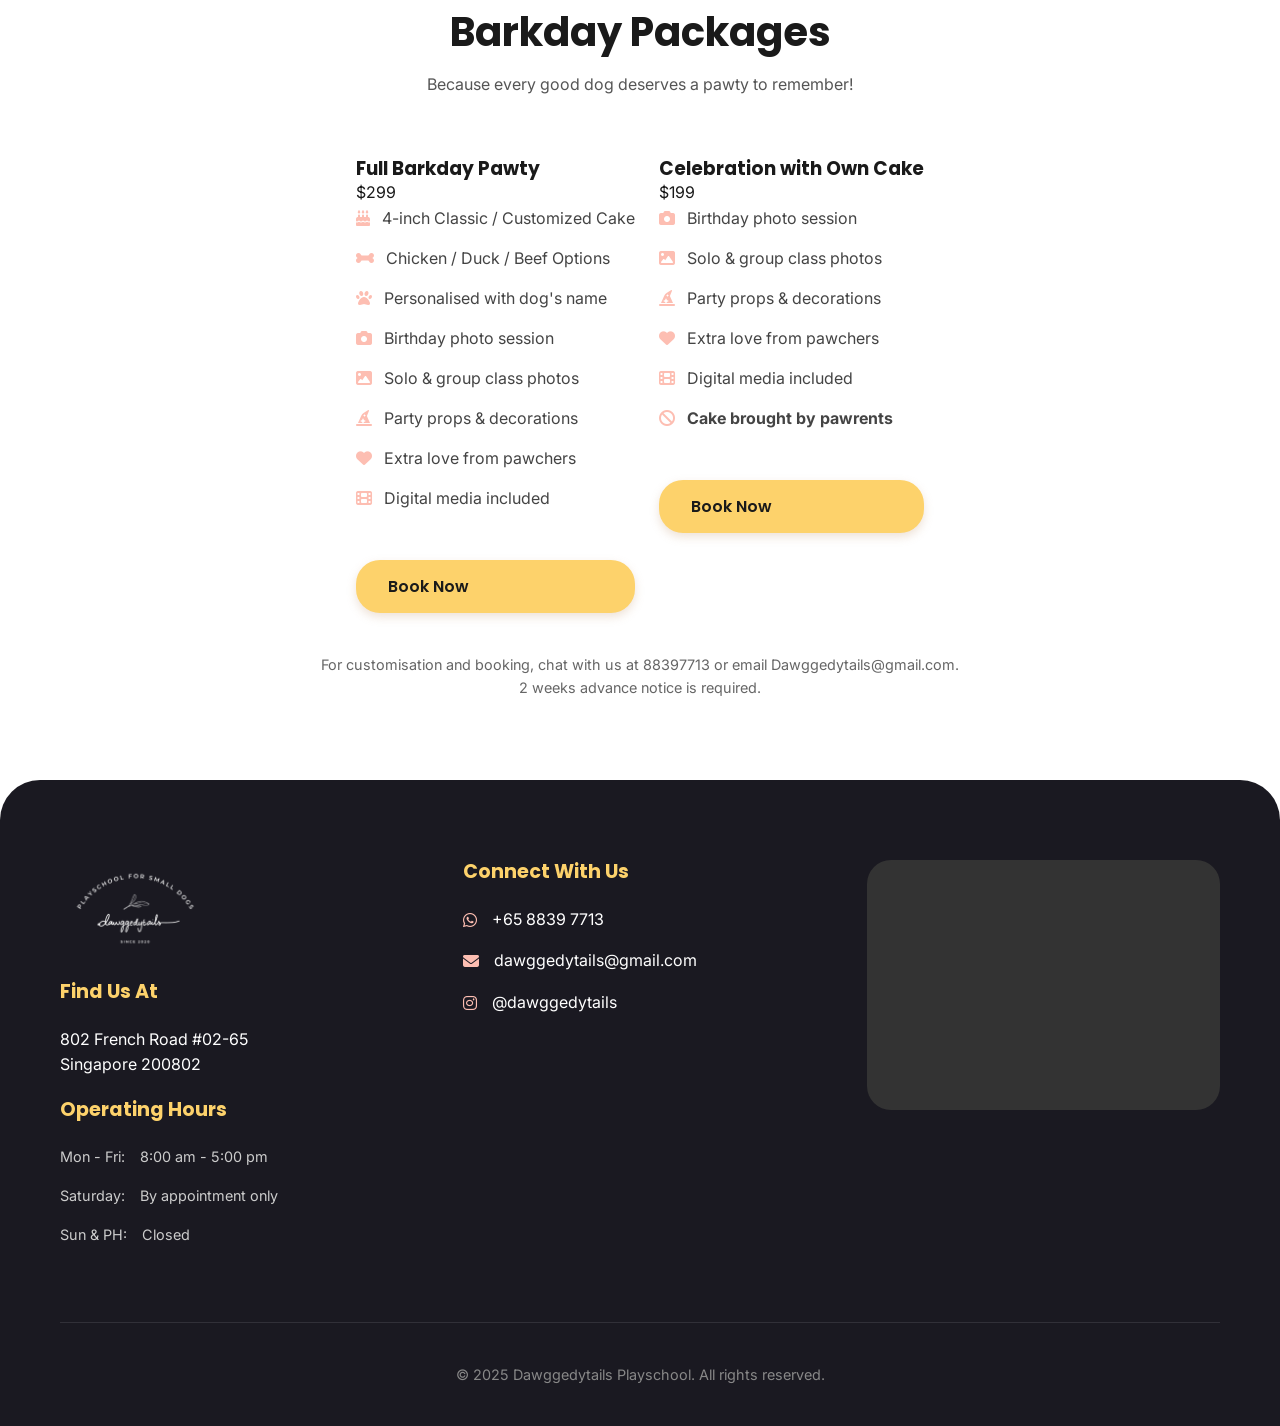
==== commit 862e4074: "Update packages.html" ====
--- a/packages.html
+++ b/packages.html
@@ -122,7 +122,7 @@
     </section>
 
     <!-- Barkday Packages Section -->
-    <section class="pricing-page" style="padding-top: 0; padding-bottom: 80px; background-color: #fff;">
+    <section class="pricing-page" style="padding-top: 80px; padding-bottom: 80px; background-color: #fff;">
         <div class="container">
             <div class="section-title">
                 <h2>Barkday Packages</h2>
